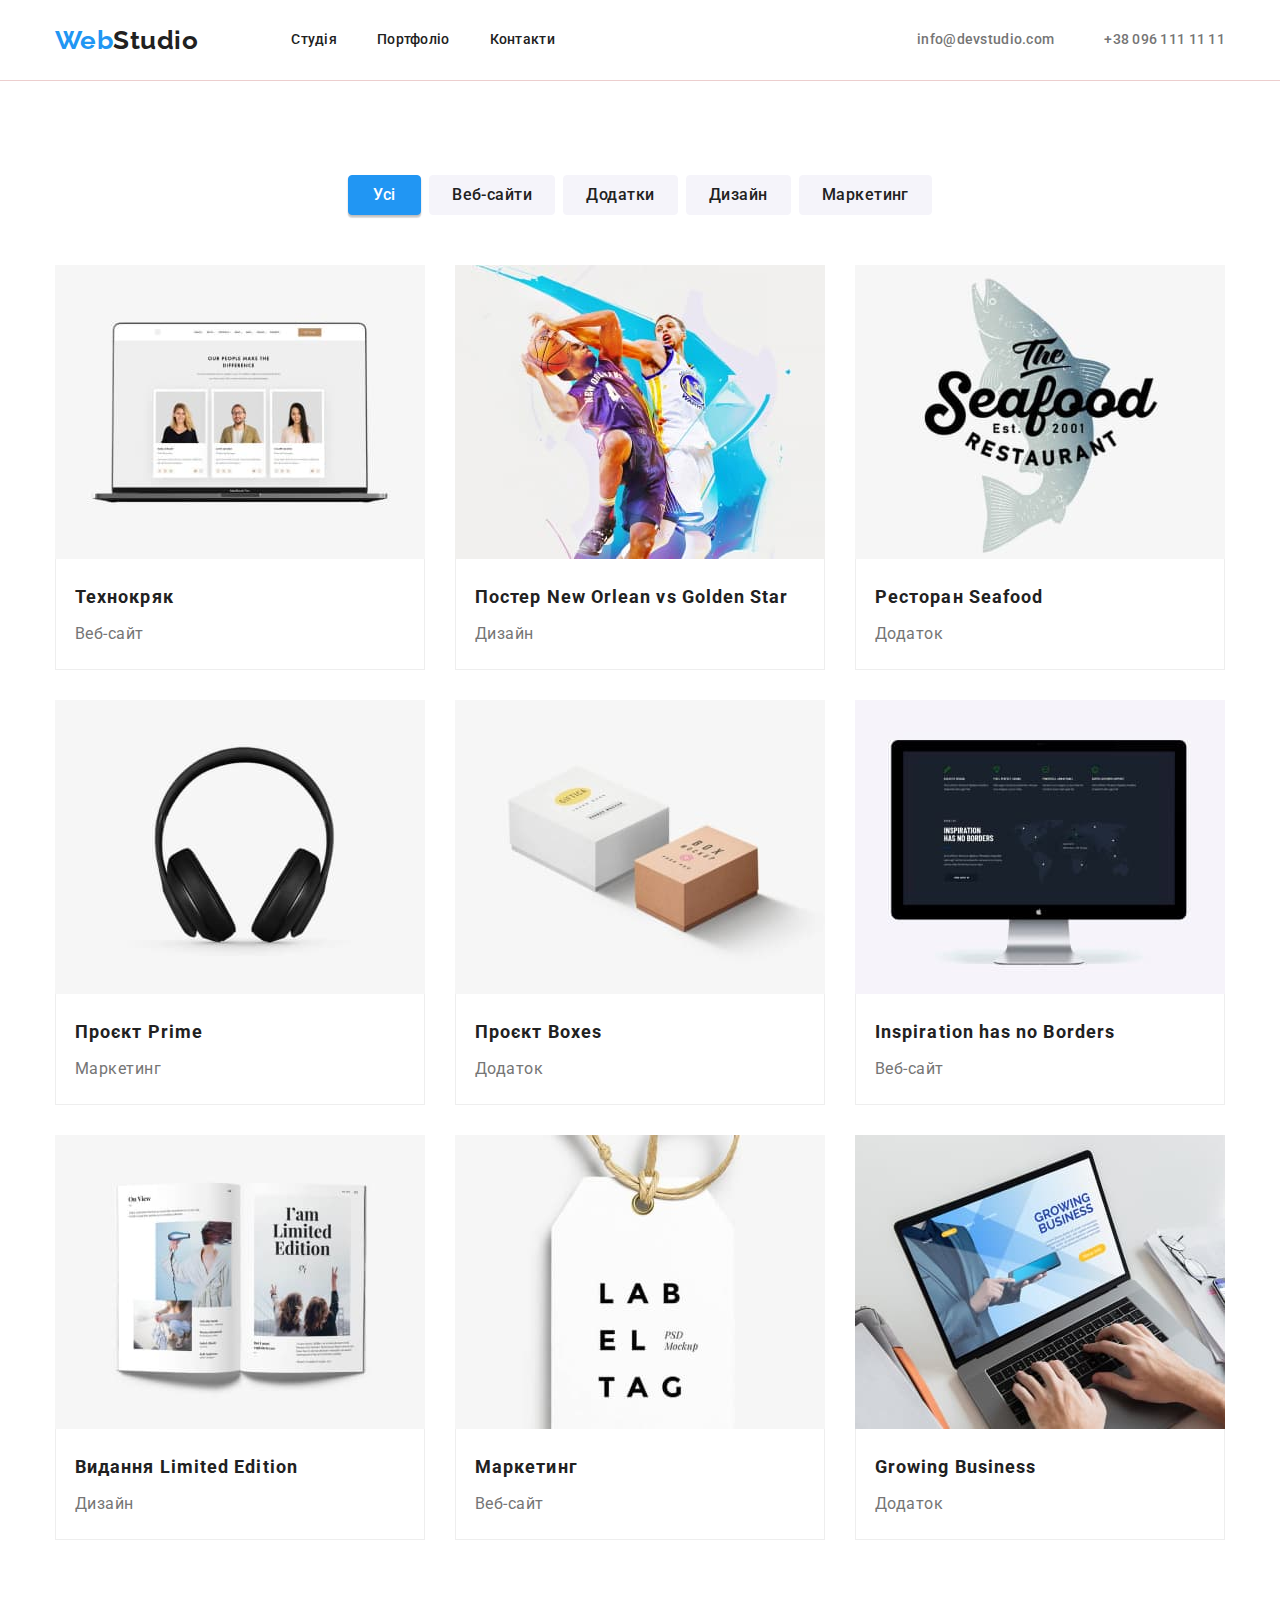
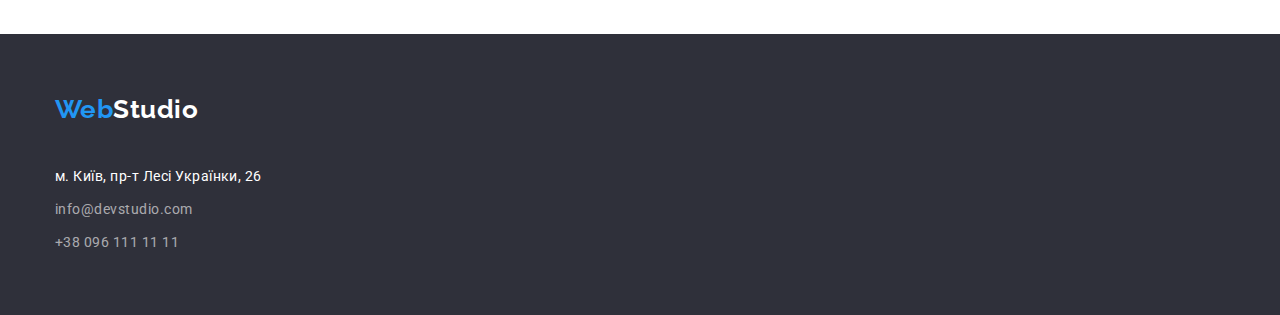
==== portfolio.html @ 14414414 "додала всі картинки" ====
<!DOCTYPE html>
<html lang="uk">

<head>
    <meta charset="UTF-8">
    <meta http-equiv="X-UA-Compatible" content="IE=edge">
    <meta name="viewport" content="width=device-width, initial-scale=1.0">
    <title>web-homework1</title>
    <link rel="preconnect" href="https://fonts.googleapis.com">
    <link rel="preconnect" href="https://fonts.gstatic.com" crossorigin>
    <link
        href="https://fonts.googleapis.com/css2?family=Raleway:wght@700&family=Roboto:wght@400;500;700;900&display=swap"
        rel="stylesheet">
    <link rel="stylesheet" href="https://cdnjs.cloudflare.com/ajax/libs/modern-normalize/1.1.0/modern-normalize.min.css">
    <link rel="stylesheet" href="./css/styles.css">
</head>

<body>
<header class="head-block">
    <div class="container flex-header">
        <nav class="flex-header">
            <a href="./index.html" class="logo">
                <span class="logoaccent">Web</span>Studio

            </a>
            <ul class="nav list">
                <li class="item"><a href="./index.html" class="nav-list">Студія</a></li>
                <li class="item"><a href="./portfolio.html" class="nav-list">Портфоліо</a></li>
                <li class="item"><a href="" class="nav-list">Контакти</a></li>
            </ul>
        </nav>
        <ul class="social-links list">
            <li class="item">
                <a href="mailto:info@devstudio.com" class="link">info@devstudio.com</a>
            </li>
            <li class="item">
                <a href="tel:+380961111111" class="link">+38 096 111 11 11</a>
            </li>
        </ul>
    </div>
</header>
    <main>
        
        <!-- Власне портфоліо-->
        <section class="portfolio-section">
            <div class="container">
                <h1 class="visually-hidden">Портфоліо</h1>
                <ul class="button-list list">
                    <li class="item"> <button type="button" class="button-pfl primary">Усі</button></li>
                    <li class="item"> <button type="button" class="button-pfl secondary">Веб-сайти</button></li>
                    <li class="item"> <button type="button" class="button-pfl secondary">Додатки</button></li>
                    <li class="item"> <button type="button" class="button-pfl secondary">Дизайн</button></li>
                    <li class="item"> <button type="button" class="button-pfl secondary">Маркетинг</button></li>        
                </ul>
        

            
            <!--Галерея-->
            
                
                <ul class="galery-list list">

                    <li class="item">

                       
                            <img class="galery-imga" src="./images/img-portfolio/laptop.jpg" alt="Лаптоп" width="370">
                        
                        <div class="galery-text">
                            <h2 class="galery-header">
                                Технокряк
                            </h2>
                            <p class="galery-info">Веб-сайт</p>
                        </div>                        
                    </li>

                    <li class="item">
                        
                            <img class="galery-img" src="./images/img-portfolio/bascetbal.jpg" alt="гравці в баскетбол" width="370">
                        
                        <div class="galery-text">
                            <h2 class="galery-header">
                                Постер New Orlean vs Golden Star
                            </h2>
                            <p class="galery-info">Дизайн</p>
                        </div>
                    </li>
                    
                    <li class="item">
                        
                            <img class="galery-img" src="./images/img-portfolio/seafood.jpg" alt="намальована риба" width="370">
                        
                        <div class="galery-text">
                            <h2 class="galery-header">
                                Ресторан Seafood
                            </h2>
                            <p class="galery-info">Додаток</p>
                        </div>
                    </li>
                    
                    <li class="item">
                        
                            <img class="galery-img" src="./images/img-portfolio/earphones.jpg" alt="навушники" width="370">
                        
                        <div class="galery-text">
                            <h2 class="galery-header">
                                Проєкт Prime
                            </h2>
                            <p class="galery-info">Маркетинг</p>
                        </div>
                    </li>
                   
                    <li class="item">
                        
                            <img class="galery-img" src="./images/img-portfolio/boxes.jpg" alt="коробки" width="370">
                        
                        <div class="galery-text">
                            <h2 class="galery-header">
                                Проєкт Boxes
                            </h2>
                            <p class="galery-info">Додаток</p>
                        </div>
                    </li>
                    
                    <li class="item">
                        
                            <img class="galery-img" src="./images/img-portfolio/pc.jpg" alt="єкран комп'ютера" width="370">
                        
                        <div class="galery-text">
                            <h2 class="galery-header">
                                Inspiration has no Borders
                            </h2>
                            <p class="galery-info">Веб-сайт</p>
                        </div>
                    </li>
                    
                    <li class="item">
                        
                            <img class="galery-img" src="./images/img-portfolio/book.jpg" alt="книга" width="370">
                        
                        <div class="galery-text">
                            <h2 class="galery-header">
                                Видання Limited Edition
                            </h2>
                            <p class="galery-info">Дизайн</p>
                        </div>
                    </li>
                    
                    <li class="item">
                       
                            <img class="galery-img" src="./images/img-portfolio/label.jpg" alt="Лейбл" width="370">
                        
                        <div class="galery-text">
                            <h2 class="galery-header">
                                Маркетинг
                            </h2>
                            <p class="galery-info">Веб-сайт</p>
                        </div>
                    </li>
                    
                    <li class="item">
                      
                            <img class="galery-img" src="./images/img-portfolio/workinonlaptop.jpg" alt="Робота на комп'ютері" width="370">
                        
                        <div class="galery-text">
                            <h2 class="galery-header">
                                Growing Business
                            </h2>
                            <p class="galery-info">Додаток</p>
                        </div>
                    </li>
                </ul>
            </div>
        </section>
    </main>

    <footer class="footerall">
        <div class="container">
            <a href="./index.html" class="footer-logo">
                <span class="footer-logoaccent">Web</span>Studio
            </a>
    
    
            <address>
                <ul class="contacts-list list">
                    <li class="contact-item"><a href="https://goo.gl/maps/CPtrU1FHBa2aNyZL9" target="_blank"
                            rel="noopener noreferrer nofollow" class="adress">м. Київ, пр-т Лесі Українки, 26</a></li>
    
                    <li class="contact-item"><a href="mailto:info@devstudio.com" class="adress-link">info@devstudio.com</a>
                    </li>
    
                    <li class="contact-item"><a href="tel:+380961111111" class="adress-link">+38 096 111 11 11</a></li>
    
                </ul>
            </address>
        </div>
    
    </footer>

</body>

</html>
---- css/styles.css ----
html {
    box-sizing: border-box;
}

*,
*::before,
*::after {
    box-sizing: inherit;
}

/* основні кольори */

:root {
    --main-text-color: #212121;
    --light-text-color: #757575;
    --secondary-text-color: #2196F3;
    --dark-bcg-color: #2F303A;
    --light-bcg-color: #F5F4FA;
    --main-light-color: #FFFFFF;
    --border-color: #ECCECE;
    --margin30: 30px;
    --padding94: 94px;
    
}


body {
    background-color: var(--main-light-color);
    color: var(--main-text-color);
    font-family: Roboto, sans-serif;
    letter-spacing: 0.03em;

}

.container {
    width: 1200px;
    padding-left: 15px;
    padding-right: 15px;
    margin: 0 auto;
    
}

h1, 
h2,
h3,
p {
    margin: 0;
    padding: 0;

}
img {
    display: block;
    max-width: 100%;
    height: auto;
}

.list {
    list-style: none;
    padding: 0;
    margin: 0;
}

a {
    text-decoration: none;
}

/* Header */

.flex-header {
    display: flex;
    align-items: center;
}

.head-block {


    background-color: var(--main-light-color);
    border-bottom: 1px solid var(--border-color);
}

.logoaccent {
    display: inline-block;

    color: var(--secondary-text-color);
    font-family: Raleway, sans-serif;
    font-weight: 700;
    font-size: 26px;
    line-height: 1.19;

}

.logo {
    display: inline-block;

    color: var(--main-text-color);
    font-family: Raleway, sans-serif;
    font-weight: 700;
    font-size: 26px;
    line-height: 1.19;
}

.nav {
    display: flex;
    margin-left: 93px;
   
}
.nav .item + .item {
    margin-left: 40px;
    
}



.nav .nav-list {
    display: block;
    padding-top: 32px;
    padding-bottom: 32px;
    
    color: var(--main-text-color);
    text-decoration: none;
    letter-spacing: 0.02em;
    font-weight: 500;
    font-size: 14px;
    line-height: 1.14;

}

.nav .nav-list:hover,
.nav .nav-list:focus {
    color: var(--secondary-text-color);
}

.link {
    display: inline-block;
}

.social-links {
    display: flex;
    margin-left: auto;
    
}

.social-links .item + .item {
    margin-left: 50px;
   
}

.social-links .link {
    padding-top: 32px;
    padding-bottom: 32px;

    color: var(--light-text-color);
    text-decoration: none;
    letter-spacing: 0.02em;
    font-weight: 500;
    font-size: 14px;
    line-height: 1.14;

}

.social-links .link:hover,
.social-links .link:focus {
    color: var(--secondary-text-color);
}


/* Перша секція з кнопкою */

.advertis-section {
    padding-top: 200px;
    padding-bottom: 200px;

    
    background-color: var(--dark-bcg-color);
    text-align: center;
}

.advertisement {
    width: 696px;
    margin-top: 0;
    margin-left: auto;
    margin-right: auto;
    margin-bottom: 30px;

    

    font-weight: 900;
    font-size: 44px;
    line-height: 1.36;
    text-align: center;
    letter-spacing: 0.06em;
    text-transform: uppercase;
    color: var(--main-light-color);

    
            
}

.button  {
    border-radius: 4px;
    padding: 10px 34px;
    font-family: inherit;
    cursor: pointer;
    font-weight: 700;
    font-size: 16px;
    line-height: 1.18;
    text-align: center;
    letter-spacing: 0.06em;
    color: var(--main-light-color);
    background-color: var(--secondary-text-color);
    border: 1px solid transparent;
    box-shadow: 0px 4px 4px rgba(0, 0, 0, 0.15);
    
}

.button:hover,
.button:focus {
    background-color: #188CE8;
    box-shadow: 0px 4px 4px rgba(0, 0, 0, 0.15);
    
    border-color: transparent;;
}

/* Cекція про переваги */

.visually-hidden {
    position: absolute;
    white-space: nowrap;
    width: 1px;
    height: 1px;
    overflow: hidden;
    border: 0;
    padding: 0;
    clip: rect(0 0 0 0);
    clip-path: inset(50%);
    margin: -1px;
}

.benefits-section {
    padding-top: var(--padding94);   
    padding-bottom: var(--padding94);
}

.benefits-list {
    display: flex;
    
}

.benefits-list .item {
    width: 270px;
}

.benefits-list .item + .item {
    margin-left: 30px;
    
}
.benefit-header {
    margin-bottom: 10px;

    font-weight: 700;
    font-size: 14px;
    line-height: 1.14;
    text-transform: uppercase;

}

.benefit-item {
    font-size: 14px;
    line-height: 1.71;
    color: var(--light-text-color);
}

/* Секція з галерею */

.card-set {
    display: flex;    
    justify-content: center;
    margin-left: calc(-1 * var(--margin30));
    margin-bottom: calc(-1 * var(--margin30));
}

.card-set>.item {
    flex-basis: calc(100/3 - var(--margin30));
    margin-left: var(--margin30);
    margin-bottom: var(--margin30);
}



.directions-section {
    padding-bottom: var(--padding94);
}

.directions {
    margin-bottom: 50px;

    font-weight: 700;
    font-size: 36px;
    line-height: 1.17;
    text-align: center;
   
}



/* Про команду */

.team-section {
    padding-top: var(--padding94);
    padding-bottom: var(--padding94);

    background-color: var(--light-bcg-color);
}

.team {
    font-weight: 700;
    font-size: 36px;
    line-height: 1.17;
    text-align: center;
    margin-bottom: 50px;

}



.team-list {
    display: flex;
    margin-left: calc(-1 * var(--margin30));
    margin-bottom: calc(-1 * var(--margin30));
}

.team-list>.item {
    flex-basis: calc(100% / 4 - var(--margin30));
    margin-left: var(--margin30);
    margin-bottom: var(--margin30);

}


.card-content {
    padding-top: 30px;
    padding-bottom: 30px;
    padding-left: 15px;
    padding-right: 15px;
    text-align: center;

    background-color: var(--main-light-colorgalery-text);
}

.card {
    box-shadow: 0px 1px 3px rgba(0, 0, 0, 0.12), 0px 1px 1px rgba(0, 0, 0, 0.14), 0px 2px 1px rgba(0, 0, 0, 0.2);
    border-radius: 0px 0px 4px 4px;
    overflow: hidden;
}

.team-person-item {
    background-color: var(--main-light-color);
}

.team-person-name {
    margin-bottom: 10px;

    font-weight: 500;
    font-size: 16px;
    line-height: 1.19;
    
}

.team-person-job {
    color: var(--light-text-color);
    font-size: 16px;
    line-height: 1.19;
}

/* footer */

.footerall {
    background-color: var(--dark-bcg-color);
    padding-top: 60px;
    padding-bottom: 60px;
}

.footer-logo {
    display: inline-block;
    margin-bottom: 20px;
    
    color: var(--main-light-color);
    font-family: Raleway, sans-serif;
    font-style: normal;
    font-weight: 700;
    font-size: 26px;
    line-height: 1.19;

}

.footer-logoaccent {

    display: inline-block;
    margin-bottom: 20px;
    

    
    color: var(--secondary-text-color);
    font-family: Raleway, sans-serif;
    font-style: normal;
    font-weight: 700;
    font-size: 26px;
    line-height: 1.19;

}


.adress {


    color: var(--main-light-color);
    font-weight: 400;
    font-size: 14px;
    line-height: 1.71;
    font-style: normal;

}

.adress-link {

    color: rgba(255, 255, 255, 0.6);
    font-weight: 400;
    font-size: 14px;
    line-height: 1.71;
    font-style: normal;

}

.adress:hover,
.adress:focus {
    color: var(--secondary-text-color);
}

.contact-item:not(:last-child) {
margin-bottom: 9px;
}

/* власне портфоліо */

.portfolio-section {
    padding-top: var(--padding94);
    padding-bottom: var(--padding94);

}

.button-list {
    margin-bottom: 50px;

    display: flex;
    justify-content: center;
}

.button-list .item + .item {
    margin-left: 8px;
    
   
}

.button-pfl {
        border-radius: 4px;
        padding: 6px 22px;
        min-width: 73px;
        font-family: inherit;
        cursor: pointer;
        font-weight: 500;
        font-size: 16px;
        line-height: 1.63;
        text-align: center;
        letter-spacing: 0.03em;
        color: var(--main-light-color);
        background-color: var(--secondary-text-color);
        border: 1px solid transparent;
        
        
}

.button-pfl.primary {
    color: var(--main-light-color);
    background-color: var(--secondary-text-color);
    border-color: var(--secondary-text-color);
    box-shadow: 0px 3px 1px rgba(0, 0, 0, 0.1), 0px 1px 2px rgba(0, 0, 0, 0.08), 0px 2px 2px rgba(0, 0, 0, 0.12);
    
}

.button-pfl.secondary {
    color: var(--main-text-color);
    background-color: var(--light-bcg-color);
    border-color: var(--light-bcg-color);
   

}

.button-pfl.primary:hover,
.button-pfl.primary:focus {
    color: var(--main-text-color);
    background-color: var(--light-bcg-color);
    border: 1px solid var(--light-bcg-color);
    
    
}

.button-pfl.secondary:hover,
.button-pfl.secondary:focus {
    color: var(--main-light-color);
    background-color: var(--secondary-text-color);
    border: 1px solid var(--secondary-text-color);
    box-shadow: 0px 3px 1px rgba(0, 0, 0, 0.1), 0px 1px 2px rgba(0, 0, 0, 0.08), 0px 2px 2px rgba(0, 0, 0, 0.12);
}



/* Галерея */
.galery-list {
    padding: 0;
    margin: 0;
    list-style: none;

    display: flex;
    flex-wrap: wrap;
    margin-left: calc(-1 * var(--margin30));
    margin-top: calc(-1 * var(--margin30));
}

.galery-list>.item {
    flex-basis: calc(100% / 3 - var(--margin30));
    margin-left: var(--margin30);
    margin-top: var(--margin30);

    
}

.galery-text {
    padding-top: 20px;
    padding-bottom: 20px;
    padding-left: 19px;
    padding-right: 19px;
    text-align: start;
    border-left: 1px solid #EEEEEE;
    border-right: 1px solid #EEEEEE;
    border-bottom: 1px solid #EEEEEE;
}
.galery-header {
    margin-bottom: 4px;

    font-weight: 700;
    font-size: 18px;
    line-height: 2;
    letter-spacing: 0.06em;
    color: var(--main-text-color);
}

.galery-info {
    font-size: 16px;
    line-height: 1.88;
    letter-spacing: 0.03em;
    color: var(--light-text-color)
}
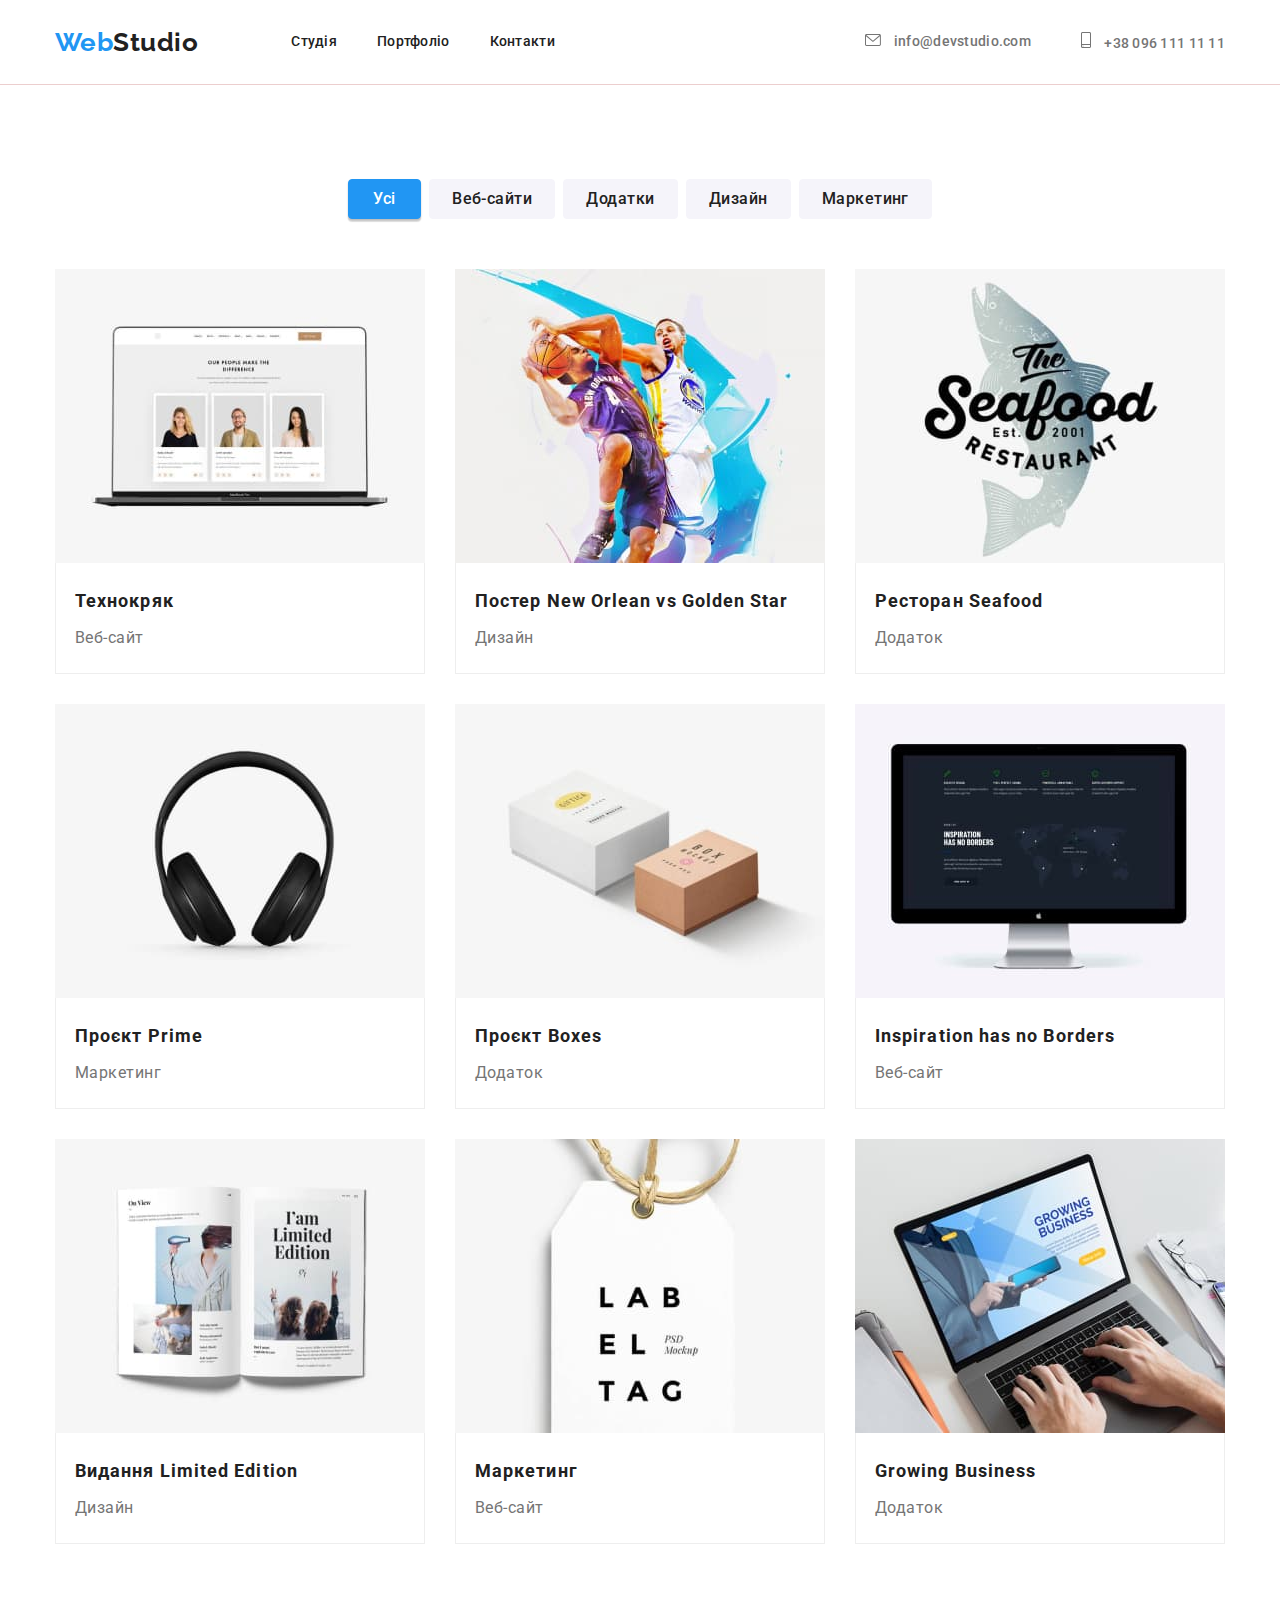
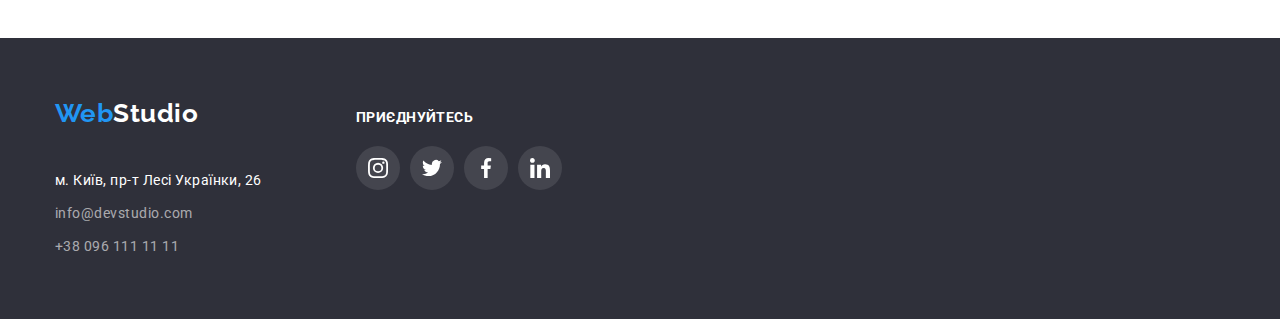
==== commit 178e6b04: "дз готове" ====
--- a/portfolio.html
+++ b/portfolio.html
@@ -16,29 +16,41 @@
 </head>
 
 <body>
-<header class="head-block">
-    <div class="container flex-header">
-        <nav class="flex-header">
-            <a href="./index.html" class="logo">
-                <span class="logoaccent">Web</span>Studio
-
-            </a>
-            <ul class="nav list">
-                <li class="item"><a href="./index.html" class="nav-list">Студія</a></li>
-                <li class="item"><a href="./portfolio.html" class="nav-list">Портфоліо</a></li>
-                <li class="item"><a href="" class="nav-list">Контакти</a></li>
+    <header class="head-block">
+        <div class="container flex-header">
+            <nav class="flex-header">
+                <a href="./index.html" class="logo">
+                    <span class="logoaccent">Web</span>Studio
+    
+                </a>
+                <ul class="nav list">
+                    <li class="item"><a href="./index.html" class="nav-list">Студія</a></li>
+                    <li class="item"><a href="./portfolio.html" class="nav-list">Портфоліо</a></li>
+                    <li class="item"><a href="" class="nav-list">Контакти</a></li>
+                </ul>
+            </nav>
+            <ul class="social-links list">
+    
+                <li class="item">
+    
+                    <a href="mailto:info@devstudio.com" class="link">
+                        <svg aria-label="іконка имейлу" class="link-icon" width="16" height="12">
+                            <use href="./images/symbol-defs.svg#email"></use>
+                        </svg>
+                        info@devstudio.com
+                    </a>
+                </li>
+                <li class="item">
+                    <a href="tel:+380961111111" class="link">
+                        <svg aria-label="іконка смартфону" class="link-icon" width="10" height="16">
+                            <use href="./images/symbol-defs.svg#smartphone"></use>
+                        </svg>
+                        +38 096 111 11 11
+                    </a>
+                </li>
             </ul>
-        </nav>
-        <ul class="social-links list">
-            <li class="item">
-                <a href="mailto:info@devstudio.com" class="link">info@devstudio.com</a>
-            </li>
-            <li class="item">
-                <a href="tel:+380961111111" class="link">+38 096 111 11 11</a>
-            </li>
-        </ul>
-    </div>
-</header>
+        </div>
+    </header>
     <main>
         
         <!-- Власне портфоліо-->
@@ -175,27 +187,77 @@
 
     <footer class="footerall">
         <div class="container">
-            <a href="./index.html" class="footer-logo">
-                <span class="footer-logoaccent">Web</span>Studio
-            </a>
-    
-    
-            <address>
-                <ul class="contacts-list list">
-                    <li class="contact-item"><a href="https://goo.gl/maps/CPtrU1FHBa2aNyZL9" target="_blank"
-                            rel="noopener noreferrer nofollow" class="adress">м. Київ, пр-т Лесі Українки, 26</a></li>
-    
-                    <li class="contact-item"><a href="mailto:info@devstudio.com" class="adress-link">info@devstudio.com</a>
-                    </li>
-    
-                    <li class="contact-item"><a href="tel:+380961111111" class="adress-link">+38 096 111 11 11</a></li>
-    
-                </ul>
-            </address>
+            <div class="container-footer">
+                <div class="container-foter-adress">
+    
+                    <a href="./index.html" class="footer-logo">
+                        <span class="footer-logoaccent">Web</span>Studio
+                    </a>
+    
+    
+                    <address>
+                        <ul class="contacts-list list">
+                            <li class="contact-item"><a href="https://goo.gl/maps/CPtrU1FHBa2aNyZL9" target="_blank"
+                                    rel="noopener noreferrer nofollow" class="adress">м. Київ, пр-т Лесі Українки, 26</a>
+                            </li>
+    
+                            <li class="contact-item"><a href="mailto:info@devstudio.com"
+                                    class="adress-link">info@devstudio.com</a></li>
+    
+                            <li class="contact-item"><a href="tel:+380961111111" class="adress-link">+38 096 111 11 11</a>
+                            </li>
+    
+                        </ul>
+                    </address>
+                </div>
+    
+    
+                <div class="container-footer-socials">
+    
+                    <h2 class="social-header">
+                        приєднуйтесь
+                    </h2>
+    
+                    <ul class="social-list-footer list">
+                        <li class="social-list-item">
+                            <a href="#" class="social-list-link-footer">
+                                <svg aria-label="іконка інстаграмм" class="social-list-icon-footer" width="20" height="20">
+                                    <use href="./images/symbol-defs.svg#instagram"></use>
+                                </svg>
+                            </a>
+                        </li>
+    
+                        <li class="social-list-item">
+                            <a href="#" class="social-list-link-footer">
+                                <svg aria-label="іконка твіттера" class="social-list-icon-footer" width="20" height="20">
+                                    <use href="./images/symbol-defs.svg#twitter"></use>
+                                </svg>
+                            </a>
+                        </li>
+    
+                        <li class="social-list-item">
+                            <a href="#" class="social-list-link-footer">
+                                <svg aria-label="іконка фейсбука" class="social-list-icon-footer" width="20" height="20">
+                                    <use href="./images/symbol-defs.svg#facebook"></use>
+                                </svg>
+                            </a>
+                        </li>
+    
+                        <li class="social-list-item">
+                            <a href="#" class="social-list-link-footer">
+                                <svg aria-label="іконка лінкедін" class="social-list-icon-footer" width="20" height="20">
+                                    <use href="./images/symbol-defs.svg#linkedin"></use>
+                                </svg>
+                            </a>
+                        </li>
+                    </ul>
+                </div>
+            </div>
         </div>
     
+    
+    
     </footer>
-
 </body>
 
 </html>--- a/css/styles.css
+++ b/css/styles.css
@@ -130,6 +130,8 @@
     color: var(--secondary-text-color);
 }
 
+
+
 .link {
     display: inline-block;
 }
@@ -137,6 +139,7 @@
 .social-links {
     display: flex;
     margin-left: auto;
+    align-items: center;
     
 }
 
@@ -163,15 +166,45 @@
     color: var(--secondary-text-color);
 }
 
+.link-icon {
+
+    margin-right: 10px;
+    fill: var(--light-text-color);
+
+}
+
+.link:hover .link-icon,
+.link:hover .link-icon {
+
+    fill: var(--secondary-text-color);
+
+}
+
+
+.smartphone-icon {
+
+    color: var(--light-text-color);
+    width: 10px;
+    height: 16px;
+
+}
+
 
 /* Перша секція з кнопкою */
 
 .advertis-section {
     padding-top: 200px;
     padding-bottom: 200px;
-
-    
-    background-color: var(--dark-bcg-color);
+    margin-left: auto;
+    margin-right: auto;
+
+    max-width: 1600px;
+    height: 600px;
+    background-color: #C4C4C4;
+    background-image: linear-gradient( to right, rgba(47, 48, 58, 0.4), rgba(47, 48, 58, 0.4)),
+    url(../images/herophoto.jpg);
+    background-position: center;
+    background-size: cover;
     text-align: center;
 }
 
@@ -254,6 +287,18 @@
     margin-left: 30px;
     
 }
+
+.grey-box {
+    display: flex;
+    margin-bottom: 30px;
+    background-color: var(--light-bcg-color);
+    height: 120px;
+    justify-content: center;
+    align-items: center;
+    
+}
+
+
 .benefit-header {
     margin-bottom: 10px;
 
@@ -339,12 +384,12 @@
 
 .card-content {
     padding-top: 30px;
-    padding-bottom: 30px;
+    padding-bottom: 0;
     padding-left: 15px;
     padding-right: 15px;
     text-align: center;
 
-    background-color: var(--main-light-colorgalery-text);
+    background-color: var(--main-light-color);
 }
 
 .card {
@@ -370,6 +415,90 @@
     color: var(--light-text-color);
     font-size: 16px;
     line-height: 1.19;
+
+}
+
+.social-list {
+    background-color: var(--main-light-color);
+    display: flex;
+    justify-content: center;
+    column-gap: 10px;
+    padding-top: 16px;
+    padding-bottom: 30px;
+}
+.social-list-link {
+    display: flex;
+    justify-content: center;
+    align-items: center;
+    width: 44px;
+    height: 44px;
+    border-radius: 50%;
+    background-color: var(--main-light-color);
+}
+
+.social-list-link:hover,
+.social-list-link:focus {
+    background-color: var(--secondary-text-color);
+   
+}
+
+.social-list-icon {
+    fill: #AFB1B8;
+
+}
+
+.social-list-icon:hover,
+.social-list-icon:focus {
+    fill: var(--main-light-color);
+}
+
+/* Постійні клієнти */
+
+.clients-section {
+    padding-top: var(--padding94);
+    padding-bottom: var(--padding94);
+}
+
+.clients-header {
+    font-weight: 700;
+    font-size: 36px;
+    line-height: 1.17;
+    text-align: center;
+}
+
+
+.clients-list {
+    display: flex;
+    justify-content: center;
+    column-gap: 30px;
+    padding-top: 50px;
+    padding-bottom: 0;
+
+}
+
+.clients-list-link {
+    display: flex;
+    justify-content: center;
+    align-items: center;
+    width: 170px;
+    height: 92px;
+    border: 1px solid #AFB1B8;
+    border-radius: 4px;
+    background-color: var(--main-light-color);
+}
+
+.clients-list-icon {
+    fill: #AFB1B8;
+}
+
+.clients-list-link:hover,
+.clients-list-link:focus {
+    border-color: var(--secondary-text-color);
+}
+
+.clients-list-link:hover .clients-list-icon,
+.clients-list-link:focus .clients-list-icon {
+    fill: var(--secondary-text-color);
 }
 
 /* footer */
@@ -437,8 +566,72 @@
 }
 
 .contact-item:not(:last-child) {
-margin-bottom: 9px;
-}
+    margin-bottom: 9px;
+}
+
+.container-footer {
+    display: flex;
+    
+}
+
+.container-foter-adress {
+    
+    width: 231px;
+    
+}
+
+
+.container-footer-socials {
+    margin-left: 70px;
+    width: 206px;
+    
+    
+   
+}
+
+.social-header {
+    margin-top: 12px;
+    margin-bottom: 20px;
+
+    font-weight: 700;
+    font-size: 14px;
+    line-height: 1.14;
+    letter-spacing: 0.03em;
+    text-transform: uppercase;
+    color:  var(--main-light-color);
+}
+
+.social-list-footer {
+    
+    display: flex;
+    justify-content: center;
+    column-gap: 10px;
+    
+}
+
+.social-list-link-footer {
+    display: flex;
+    justify-content: center;
+    align-items: center;
+    width: 44px;
+    height: 44px;
+    border-radius: 50%;
+    background-color:rgba(255, 255, 255, 0.1);
+}
+
+.social-list-link-footer:hover,
+.social-list-link-footer:focus {
+    background-color: var(--secondary-text-color);
+
+}
+
+.social-list-icon-footer {
+    fill: var(--main-light-color)
+
+}
+
+
+
 
 /* власне портфоліо */
 
@@ -534,6 +727,10 @@
     
 }
 
+.galery-list>.item:hover {
+    box-shadow: 0px 1px 1px rgba(0, 0, 0, 0.12), 0px 4px 4px rgba(0, 0, 0, 0.06), 1px 4px 6px rgba(0, 0, 0, 0.16);
+}
+
 .galery-text {
     padding-top: 20px;
     padding-bottom: 20px;
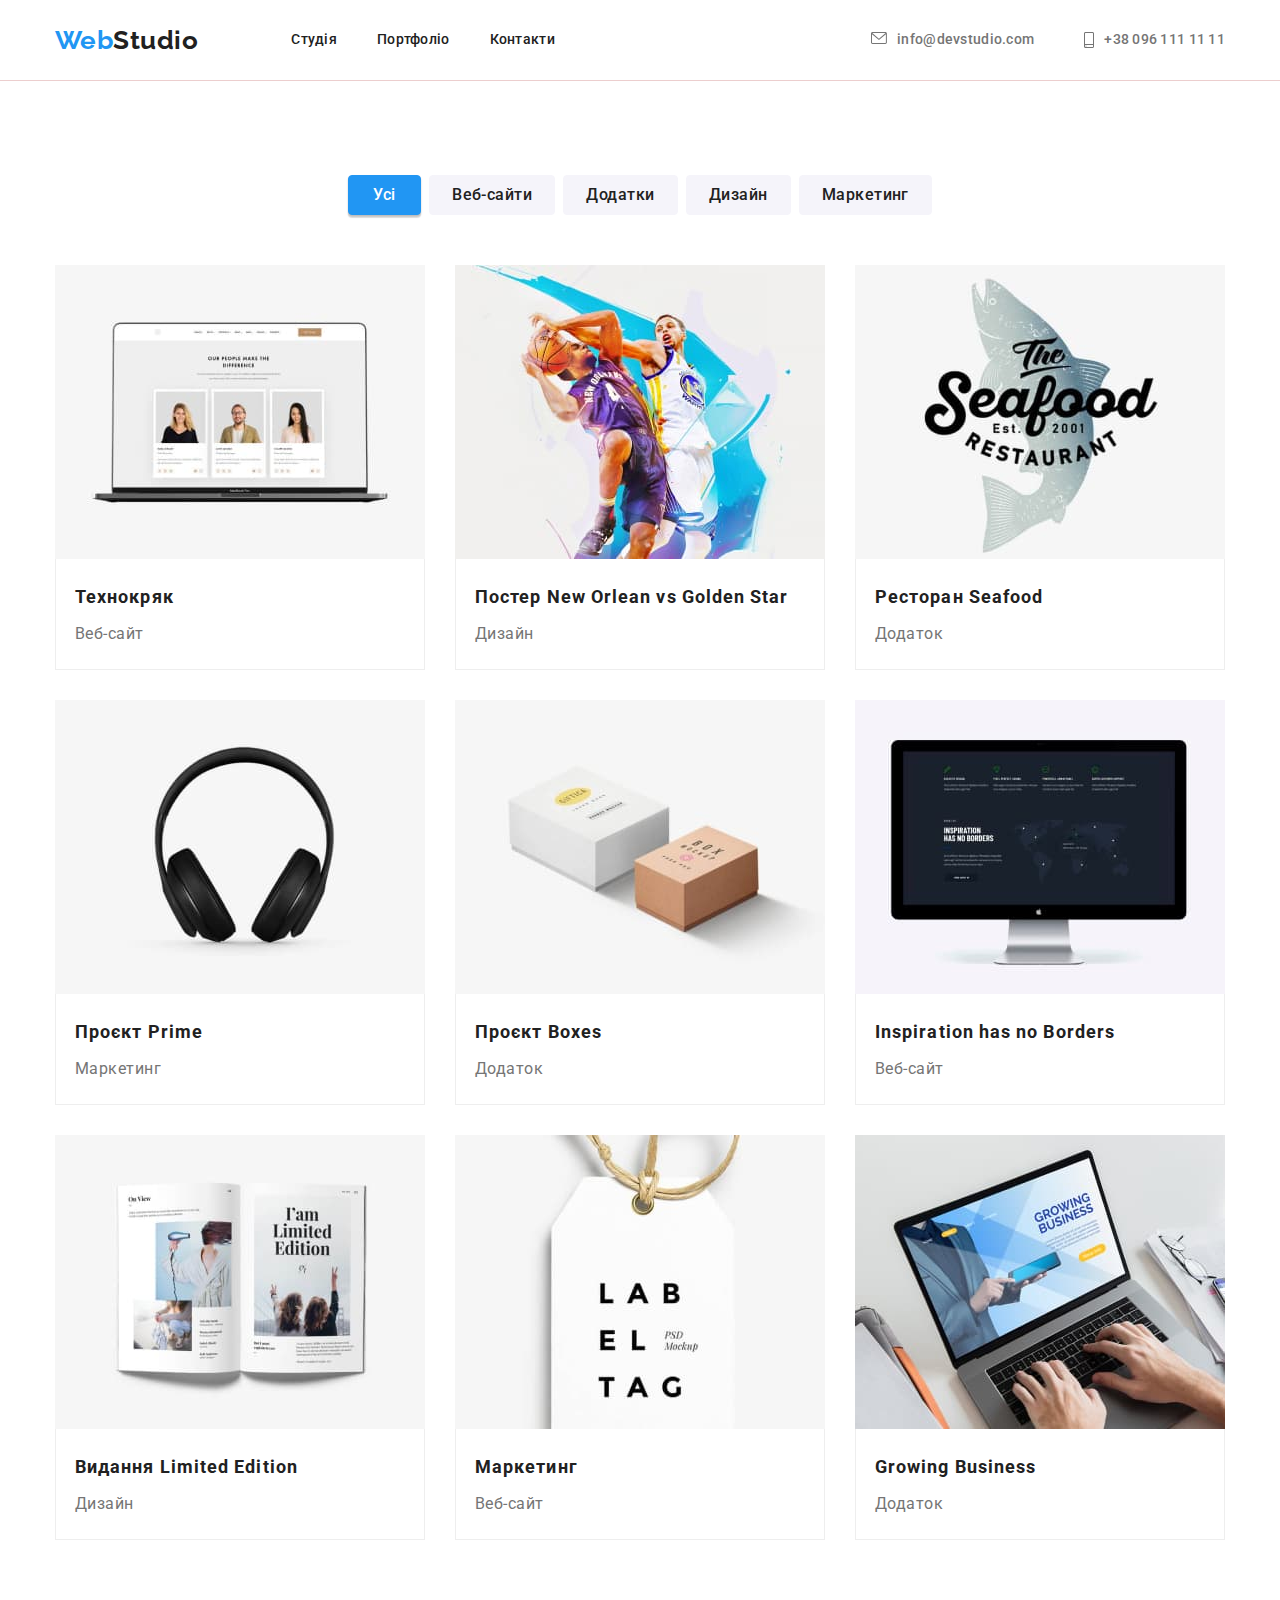
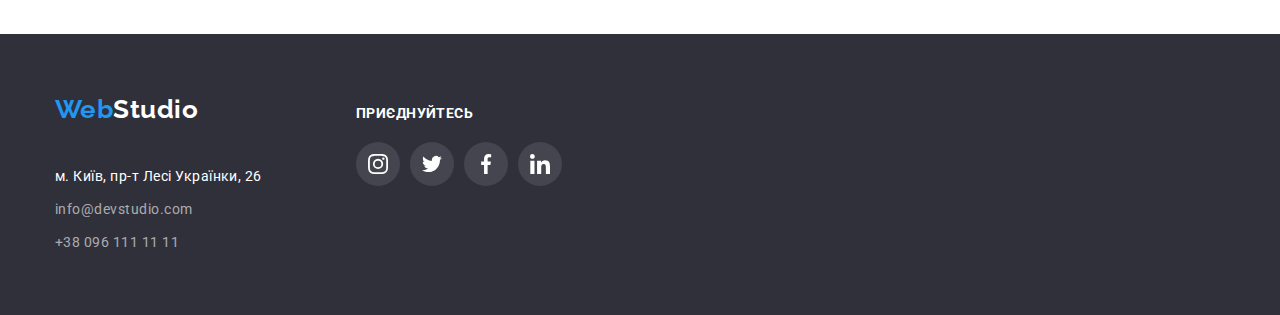
==== commit 7cf3d3ae: "виправлено зауваження по дз" ====
--- a/portfolio.html
+++ b/portfolio.html
@@ -74,111 +74,155 @@
 
                     <li class="item">
 
+                        <a href="#" class="galery-thumb">
+                            <img class="galery-img" src="./images/img-portfolio/laptop.jpg" alt="Лаптоп" width="370">
+                            
+                            <div class="galery-text">
+                                <h2 class="galery-header">
+                                    Технокряк
+                                </h2>
+                                <p class="galery-info">Веб-сайт</p>
+                            </div>
+                        </a>
+                           
+                    </li>
+
+                    <li class="item">
+
+                        <a href="#" class="galery-thumb">
+
+                            <img class="galery-img" src="./images/img-portfolio/bascetbal.jpg" alt="гравці в баскетбол" width="370">
+                            
+                            <div class="galery-text">
+                                <h2 class="galery-header">
+                                    Постер New Orlean vs Golden Star
+                                </h2>
+                                <p class="galery-info">Дизайн</p>
+                            </div>
+
+                        </a>
+                            
+                    </li>
+                    
+                    <li class="item">
+
+                        <a href="#" class="galery-thumb">
+
+                            <img class="galery-img" src="./images/img-portfolio/seafood.jpg" alt="намальована риба" width="370">
+                            
+                            <div class="galery-text">
+                                <h2 class="galery-header">
+                                    Ресторан Seafood
+                                </h2>
+                                <p class="galery-info">Додаток</p>
+                            </div>
+
+                        </a>
+    
+                    </li>
+                    
+                    <li class="item">
+
+                        <a href="#" class="galery-thumb">
+
+                            <img class="galery-img" src="./images/img-portfolio/earphones.jpg" alt="навушники" width="370">
+                            
+                            <div class="galery-text">
+                                <h2 class="galery-header">
+                                    Проєкт Prime
+                                </h2>
+                                <p class="galery-info">Маркетинг</p>
+                            </div>
+
+                        </a>
+ 
+                    </li>
+                   
+                    <li class="item">
+                        
+                        <a href="#" class="galery-thumb">
+
+                            <img class="galery-img" src="./images/img-portfolio/boxes.jpg" alt="коробки" width="370">
+                            
+                            <div class="galery-text">
+                                <h2 class="galery-header">
+                                    Проєкт Boxes
+                                </h2>
+                                <p class="galery-info">Додаток</p>
+                            </div>
+
+                        </a>
+
+                    </li>
+                    
+                    <li class="item">
+
+                        <a href="#" class="galery-thumb">
+
+                            <img class="galery-img" src="./images/img-portfolio/pc.jpg" alt="єкран комп'ютера" width="370">
+                            
+                            <div class="galery-text">
+                                <h2 class="galery-header">
+                                    Inspiration has no Borders
+                                </h2>
+                                <p class="galery-info">Веб-сайт</p>
+                            </div>
+
+                        </a>
                        
-                            <img class="galery-imga" src="./images/img-portfolio/laptop.jpg" alt="Лаптоп" width="370">
-                        
-                        <div class="galery-text">
-                            <h2 class="galery-header">
-                                Технокряк
-                            </h2>
-                            <p class="galery-info">Веб-сайт</p>
-                        </div>                        
-                    </li>
-
-                    <li class="item">
-                        
-                            <img class="galery-img" src="./images/img-portfolio/bascetbal.jpg" alt="гравці в баскетбол" width="370">
-                        
-                        <div class="galery-text">
-                            <h2 class="galery-header">
-                                Постер New Orlean vs Golden Star
-                            </h2>
-                            <p class="galery-info">Дизайн</p>
-                        </div>
-                    </li>
-                    
-                    <li class="item">
-                        
-                            <img class="galery-img" src="./images/img-portfolio/seafood.jpg" alt="намальована риба" width="370">
-                        
-                        <div class="galery-text">
-                            <h2 class="galery-header">
-                                Ресторан Seafood
-                            </h2>
-                            <p class="galery-info">Додаток</p>
-                        </div>
-                    </li>
-                    
-                    <li class="item">
-                        
-                            <img class="galery-img" src="./images/img-portfolio/earphones.jpg" alt="навушники" width="370">
-                        
-                        <div class="galery-text">
-                            <h2 class="galery-header">
-                                Проєкт Prime
-                            </h2>
-                            <p class="galery-info">Маркетинг</p>
-                        </div>
-                    </li>
-                   
-                    <li class="item">
-                        
-                            <img class="galery-img" src="./images/img-portfolio/boxes.jpg" alt="коробки" width="370">
-                        
-                        <div class="galery-text">
-                            <h2 class="galery-header">
-                                Проєкт Boxes
-                            </h2>
-                            <p class="galery-info">Додаток</p>
-                        </div>
-                    </li>
-                    
-                    <li class="item">
-                        
-                            <img class="galery-img" src="./images/img-portfolio/pc.jpg" alt="єкран комп'ютера" width="370">
-                        
-                        <div class="galery-text">
-                            <h2 class="galery-header">
-                                Inspiration has no Borders
-                            </h2>
-                            <p class="galery-info">Веб-сайт</p>
-                        </div>
-                    </li>
-                    
-                    <li class="item">
-                        
+                           
+                    </li>
+                    
+                    <li class="item">
+
+                        <a href="#" class="galery-thumb">
+
                             <img class="galery-img" src="./images/img-portfolio/book.jpg" alt="книга" width="370">
-                        
-                        <div class="galery-text">
-                            <h2 class="galery-header">
-                                Видання Limited Edition
-                            </h2>
-                            <p class="galery-info">Дизайн</p>
-                        </div>
+                            
+                            <div class="galery-text">
+                                <h2 class="galery-header">
+                                    Видання Limited Edition
+                                </h2>
+                                <p class="galery-info">Дизайн</p>
+                            </div>
+
+                        </a>
+                         
                     </li>
                     
                     <li class="item">
                        
+                        <a href="#" class="galery-thumb">
+
                             <img class="galery-img" src="./images/img-portfolio/label.jpg" alt="Лейбл" width="370">
-                        
-                        <div class="galery-text">
-                            <h2 class="galery-header">
-                                Маркетинг
-                            </h2>
-                            <p class="galery-info">Веб-сайт</p>
-                        </div>
-                    </li>
-                    
-                    <li class="item">
+                            
+                            <div class="galery-text">
+                                <h2 class="galery-header">
+                                    Маркетинг
+                                </h2>
+                                <p class="galery-info">Веб-сайт</p>
+                            </div>
+
+                        </a>
+
+                           
+                    </li>
+                    
+                    <li class="item">
+
+                        <a href="#" class="galery-thumb">
+
+                            <img class="galery-img" src="./images/img-portfolio/workinonlaptop.jpg" alt="Робота на комп'ютері" width="370">
+                            
+                            <div class="galery-text">
+                                <h2 class="galery-header">
+                                    Growing Business
+                                </h2>
+                                <p class="galery-info">Додаток</p>
+                            </div>
+
+                        </a>
                       
-                            <img class="galery-img" src="./images/img-portfolio/workinonlaptop.jpg" alt="Робота на комп'ютері" width="370">
-                        
-                        <div class="galery-text">
-                            <h2 class="galery-header">
-                                Growing Business
-                            </h2>
-                            <p class="galery-info">Додаток</p>
-                        </div>
                     </li>
                 </ul>
             </div>
--- a/css/styles.css
+++ b/css/styles.css
@@ -149,6 +149,8 @@
 }
 
 .social-links .link {
+    display: flex;
+    text-align: center;
     padding-top: 32px;
     padding-bottom: 32px;
 
@@ -231,7 +233,9 @@
 
 .button  {
     border-radius: 4px;
-    padding: 10px 34px;
+    width: 216px;
+    height: 50px;
+    padding: 10px;
     font-family: inherit;
     cursor: pointer;
     font-weight: 700;
@@ -434,23 +438,15 @@
     height: 44px;
     border-radius: 50%;
     background-color: var(--main-light-color);
+    fill: #AFB1B8;
 }
 
 .social-list-link:hover,
 .social-list-link:focus {
     background-color: var(--secondary-text-color);
-   
-}
-
-.social-list-icon {
-    fill: #AFB1B8;
-
-}
-
-.social-list-icon:hover,
-.social-list-icon:focus {
     fill: var(--main-light-color);
 }
+
 
 /* Постійні клієнти */
 
@@ -471,7 +467,7 @@
     display: flex;
     justify-content: center;
     column-gap: 30px;
-    padding-top: 50px;
+    margin-top: 50px;
     padding-bottom: 0;
 
 }
@@ -485,21 +481,18 @@
     border: 1px solid #AFB1B8;
     border-radius: 4px;
     background-color: var(--main-light-color);
-}
-
-.clients-list-icon {
     fill: #AFB1B8;
 }
+
+
 
 .clients-list-link:hover,
 .clients-list-link:focus {
     border-color: var(--secondary-text-color);
-}
-
-.clients-list-link:hover .clients-list-icon,
-.clients-list-link:focus .clients-list-icon {
     fill: var(--secondary-text-color);
-}
+    
+}
+
 
 /* footer */
 
@@ -571,7 +564,7 @@
 
 .container-footer {
     display: flex;
-    
+    align-items: baseline;
 }
 
 .container-foter-adress {
@@ -590,7 +583,7 @@
 }
 
 .social-header {
-    margin-top: 12px;
+    
     margin-bottom: 20px;
 
     font-weight: 700;
@@ -617,6 +610,7 @@
     height: 44px;
     border-radius: 50%;
     background-color:rgba(255, 255, 255, 0.1);
+    fill: var(--main-light-color)
 }
 
 .social-list-link-footer:hover,
@@ -625,10 +619,6 @@
 
 }
 
-.social-list-icon-footer {
-    fill: var(--main-light-color)
-
-}
 
 
 
@@ -727,7 +717,10 @@
     
 }
 
-.galery-list>.item:hover {
+.galery-thumb:hover,
+.galery-thumb:focus {
+
+    display: inline-block;
     box-shadow: 0px 1px 1px rgba(0, 0, 0, 0.12), 0px 4px 4px rgba(0, 0, 0, 0.06), 1px 4px 6px rgba(0, 0, 0, 0.16);
 }
 
